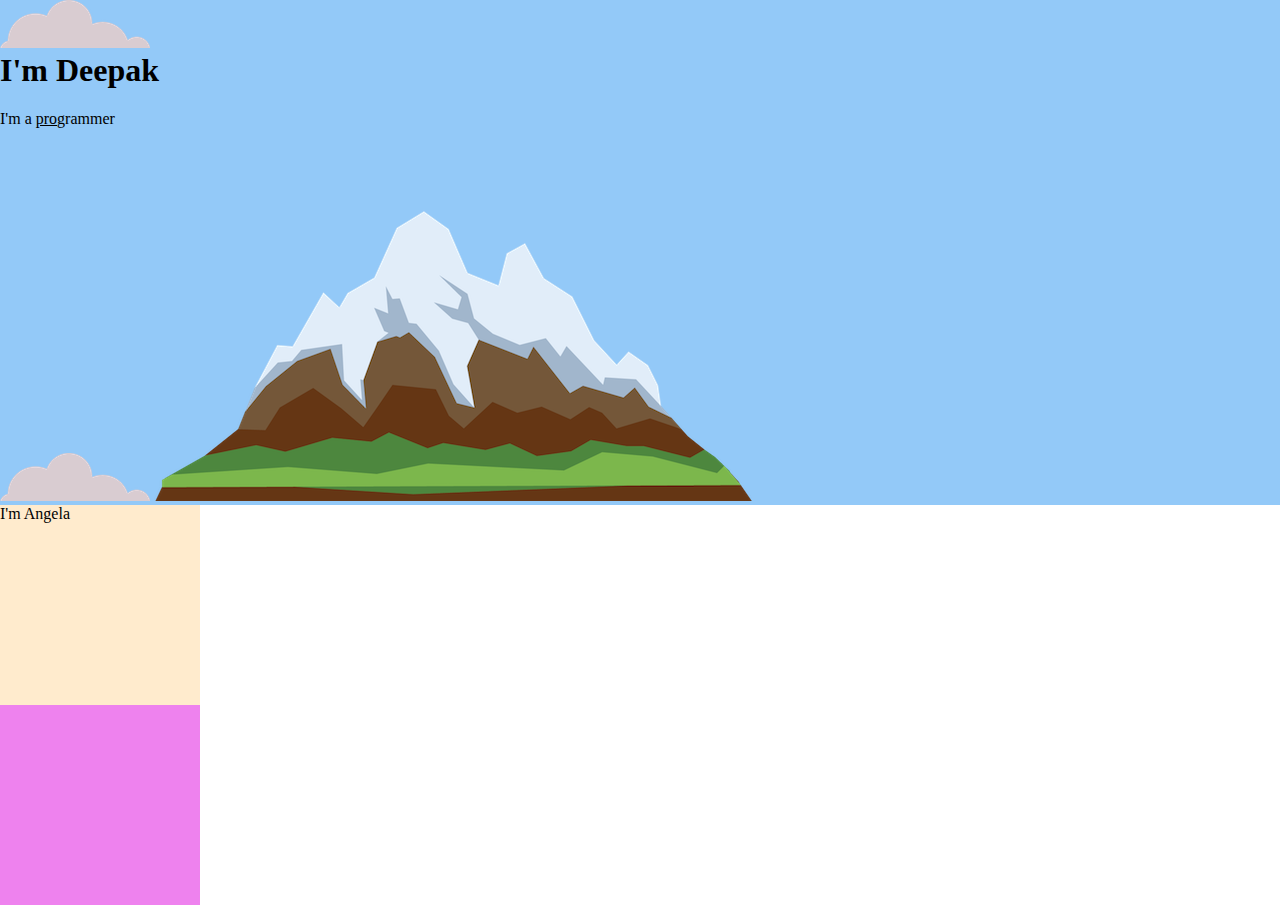
==== CSS-My-Site/index.html @ 84ac1152 "learn display property of CSS3" ====
<!DOCTYPE html>
<html lang="en">
<head>
    <meta charset="UTF-8">
    <meta http-equiv="X-UA-Compatible" content="IE=edge">
    <meta name="viewport" content="width=device-width, initial-scale=1.0">
    <link rel="stylesheet" href="/css/mysite.css">
    <link rel="icon" href="favicon.ico">
    <title>My Awesome Website</title>
</head>
<body>
    <div class="top-container">
    <img src="/images/CSS-My-Site-Images/cloud.png" alt="cloud-png">
    <h1>I'm Deepak</h1>
    <p>I'm a <span class="pro">pro</span>grammer</p>
    <img src="/images/CSS-My-Site-Images/cloud.png" alt="cloud-png">
    <img src="/images/CSS-My-Site-Images/mountain.png" alt="mountain-png">
    </div>
    <div class="middle-container">I'm Angela</div>
    <div class="bottom-container"></div>
</body>
</html>
---- css/mysite.css ----
body {
    margin: 0;
    padding: 0;
}
h1 {
    margin-top: 0;
}
.pro {
    text-decoration: underline;
}

 .top-container {

    background-color: rgb(147, 201, 248);
}

.middle-container {
    width: 200px;
    height: 200px;
    background-color: blanchedalmond;
}

.bottom-container {
    width: 200px;
    height: 200px;
    background-color: violet;
}
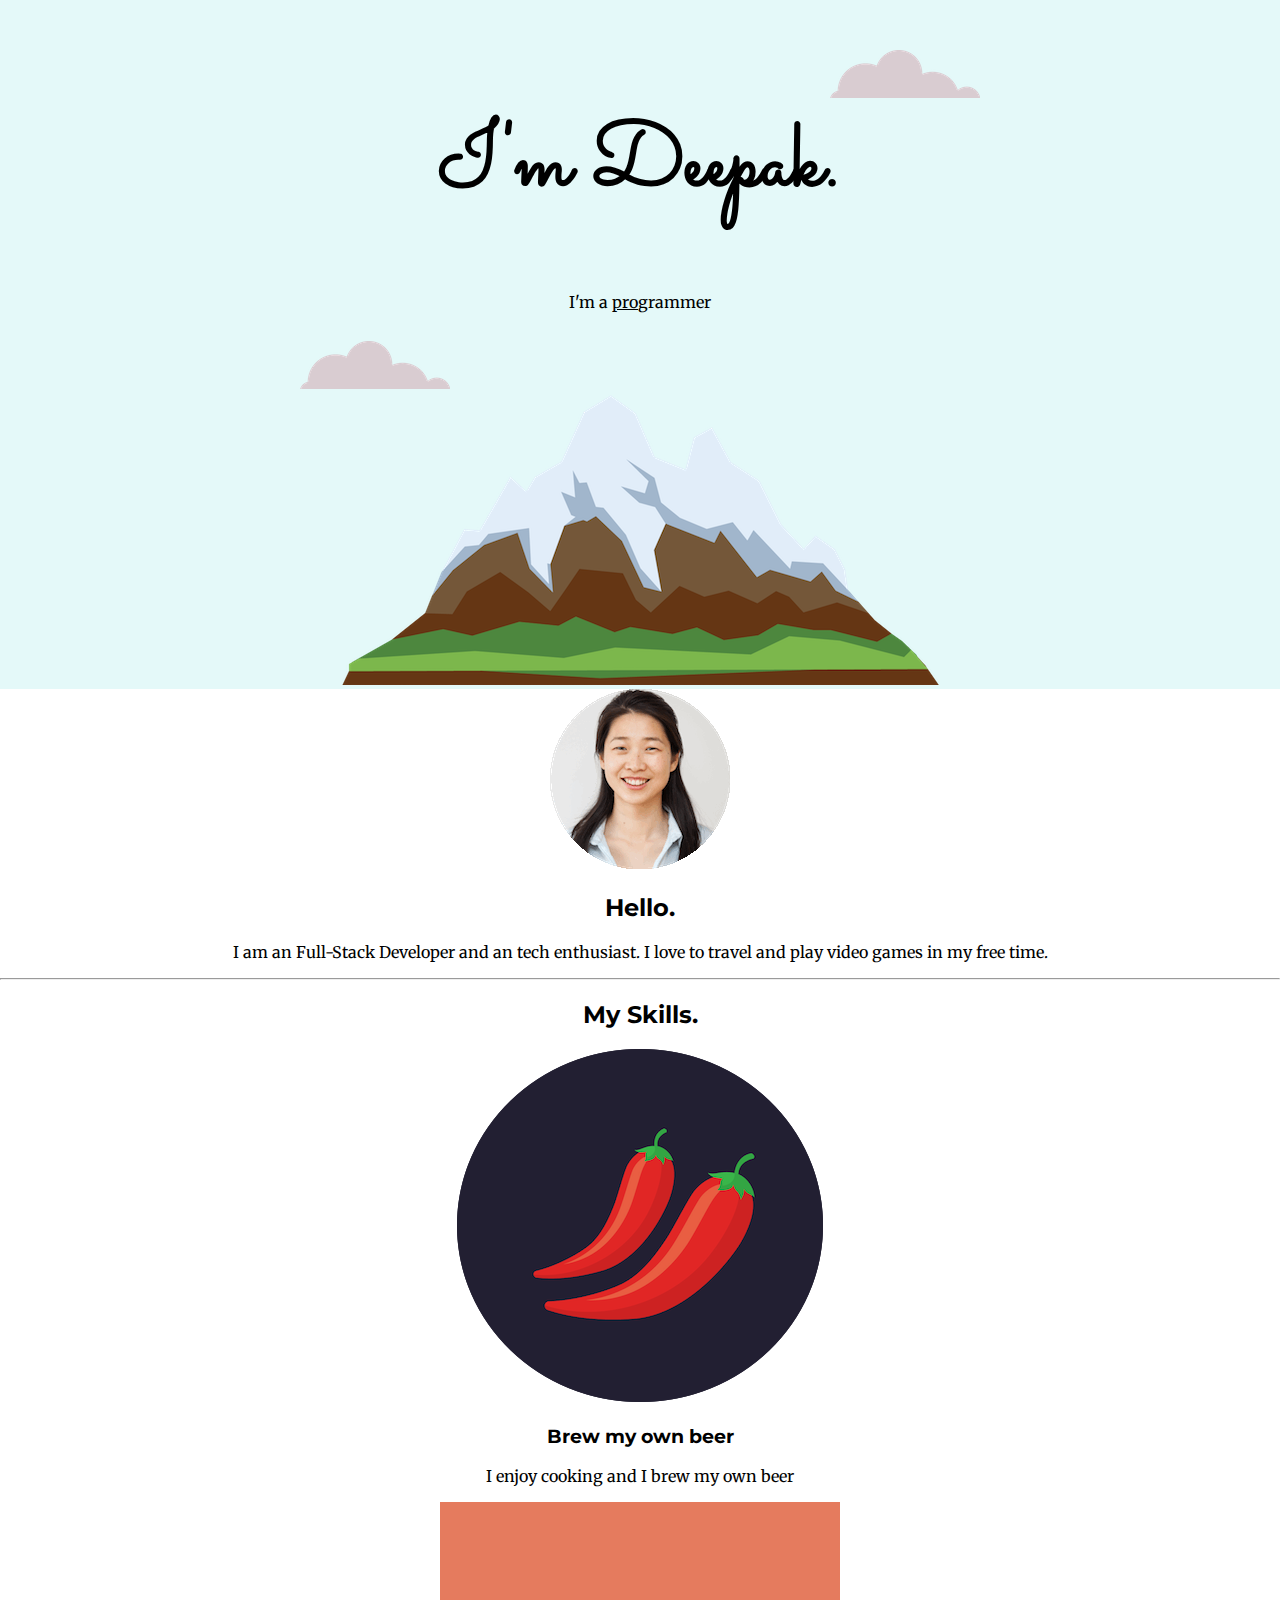
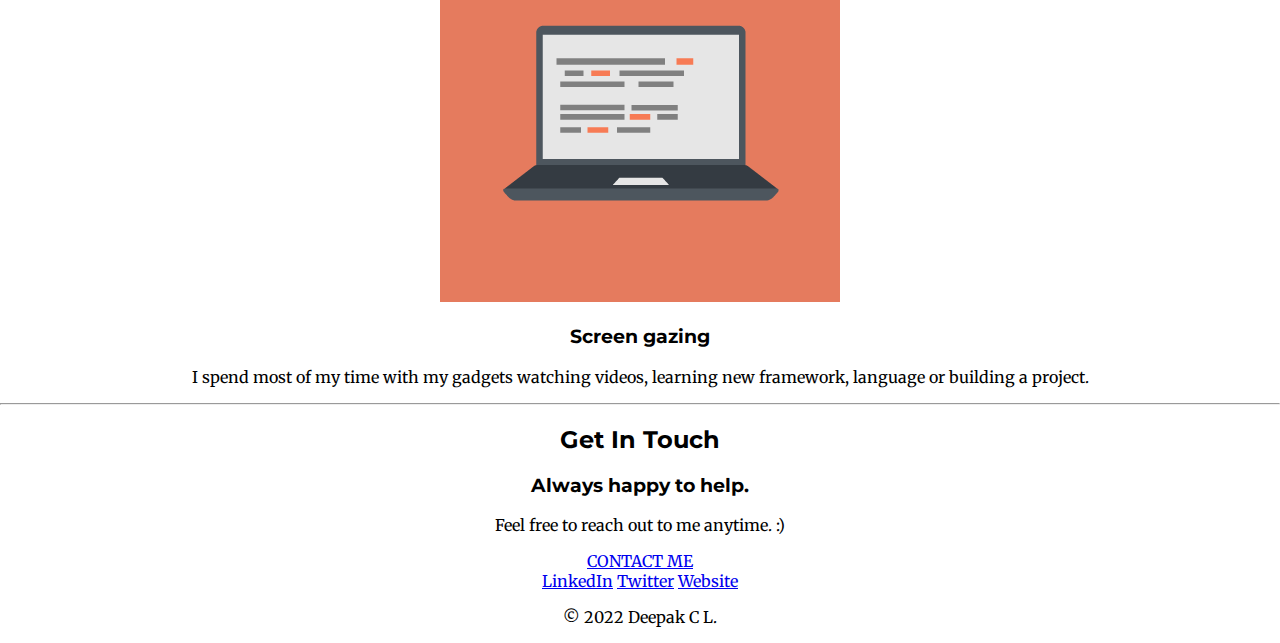
==== commit 92dc309e: "add profile, skills, contactUs to my site" ====
--- a/CSS-My-Site/index.html
+++ b/CSS-My-Site/index.html
@@ -1,22 +1,83 @@
 <!DOCTYPE html>
 <html lang="en">
-<head>
-    <meta charset="UTF-8">
-    <meta http-equiv="X-UA-Compatible" content="IE=edge">
-    <meta name="viewport" content="width=device-width, initial-scale=1.0">
-    <link rel="stylesheet" href="/css/mysite.css">
-    <link rel="icon" href="favicon.ico">
+  <head>
+    <meta charset="UTF-8" />
+    <meta http-equiv="X-UA-Compatible" content="IE=edge" />
+    <meta name="viewport" content="width=device-width, initial-scale=1.0" />
+    <link rel="stylesheet" href="/css/mysite.css" />
+    <link rel="icon" href="favicon.ico" />
+    <link rel="preconnect" href="https://fonts.googleapis.com" />
+    <link rel="preconnect" href="https://fonts.gstatic.com" crossorigin />
+    <link
+      href="https://fonts.googleapis.com/css2?family=Merriweather&family=Montserrat&family=Sacramento&display=swap"
+      rel="stylesheet"
+    />
     <title>My Awesome Website</title>
-</head>
-<body>
+  </head>
+  <body>
     <div class="top-container">
-    <img src="/images/CSS-My-Site-Images/cloud.png" alt="cloud-png">
-    <h1>I'm Deepak</h1>
-    <p>I'm a <span class="pro">pro</span>grammer</p>
-    <img src="/images/CSS-My-Site-Images/cloud.png" alt="cloud-png">
-    <img src="/images/CSS-My-Site-Images/mountain.png" alt="mountain-png">
+      <img
+        class="top-cloud"
+        src="/images/CSS-My-Site-Images/cloud.png"
+        alt="cloud-png"
+      />
+      <h1>I'm Deepak.</h1>
+      <p>I'm a <span class="pro">pro</span>grammer</p>
+      <img
+        class="bottom-cloud"
+        src="/images/CSS-My-Site-Images/cloud.png"
+        alt="cloud-png"
+      />
+      <img src="/images/CSS-My-Site-Images/mountain.png" alt="mountain-png" />
     </div>
-    <div class="middle-container">I'm Angela</div>
-    <div class="bottom-container"></div>
-</body>
-</html>+    <div class="middle-container">
+      <div class="profile">
+        <img src="/images/CSS-My-Site-Images/angela.png" alt="profile-pic" />
+        <h2>Hello.</h2>
+        <p>
+          I am an Full-Stack Developer and an tech enthusiast. I love to travel
+          and play video games in my free time.
+        </p>
+      </div>
+      <hr />
+      <div class="skills">
+        <h2>My Skills.</h2>
+        <div class="skill-row">
+          <img
+            class="skill"
+            src="/images/CSS-My-Site-Images/chillies.png"
+            alt="chillies-image"
+          />
+          <h3>Brew my own beer</h3>
+          <p>I enjoy cooking and I brew my own beer</p>
+        </div>
+        <div class="skill-row">
+          <img
+            class="skill"
+            src="/images/CSS-My-Site-Images/computer.png"
+            alt="computer-image"
+          />
+          <h3>Screen gazing</h3>
+          <p>
+            I spend most of my time with my gadgets watching videos, learning
+            new framework, language or building a project.
+          </p>
+        </div>
+      </div>
+      <hr />
+      <div class="contact-me">
+        <h2>Get In Touch</h2>
+        <h3>Always happy to help.</h3>
+        <p>Feel free to reach out to me anytime. :)</p>
+        <a class="btn" href="deepaknj15@gmail.com">CONTACT ME</a>
+      </div>
+    </div>
+
+    <div class="bottom-container">
+      <a class="footer-link" href="https://www.linkedin.com/">LinkedIn</a>
+      <a class="footer-link" href="https://twitter.com/DeepakCL3">Twitter</a>
+      <a class="footer-link" href="https://www.appbrewery.co/">Website</a>
+      <p>© 2022 Deepak C L.</p>
+    </div>
+  </body>
+</html>
--- a/css/mysite.css
+++ b/css/mysite.css
@@ -1,27 +1,45 @@
 body {
-    margin: 0;
-    padding: 0;
+  margin: 0;
+  text-align: center;
+  font-family: "Merriweather", serif;
 }
 h1 {
-    margin-top: 0;
-}
-.pro {
-    text-decoration: underline;
+  margin-top: 0;
+  font-size: 5.625em;
+  font-family: "Sacramento", cursive;
 }
 
- .top-container {
+h2 {
+  font-family: "Montserrat", sans-serif;
+}
+h3 {
+  font-family: "Montserrat", sans-serif;
+}
 
-    background-color: rgb(147, 201, 248);
+.pro {
+  text-decoration: underline;
+}
+
+.top-container {
+  position: relative;
+  padding: 100px 0 0 0;
+  background-color: #e4f9f9;
 }
 
 .middle-container {
-    width: 200px;
-    height: 200px;
-    background-color: blanchedalmond;
 }
 
 .bottom-container {
-    width: 200px;
-    height: 200px;
-    background-color: violet;
-}+}
+
+.top-cloud {
+  position: absolute;
+  right: 300px;
+  top: 50px;
+}
+
+.bottom-cloud {
+  position: absolute;
+  bottom: 300px;
+  left: 300px;
+}
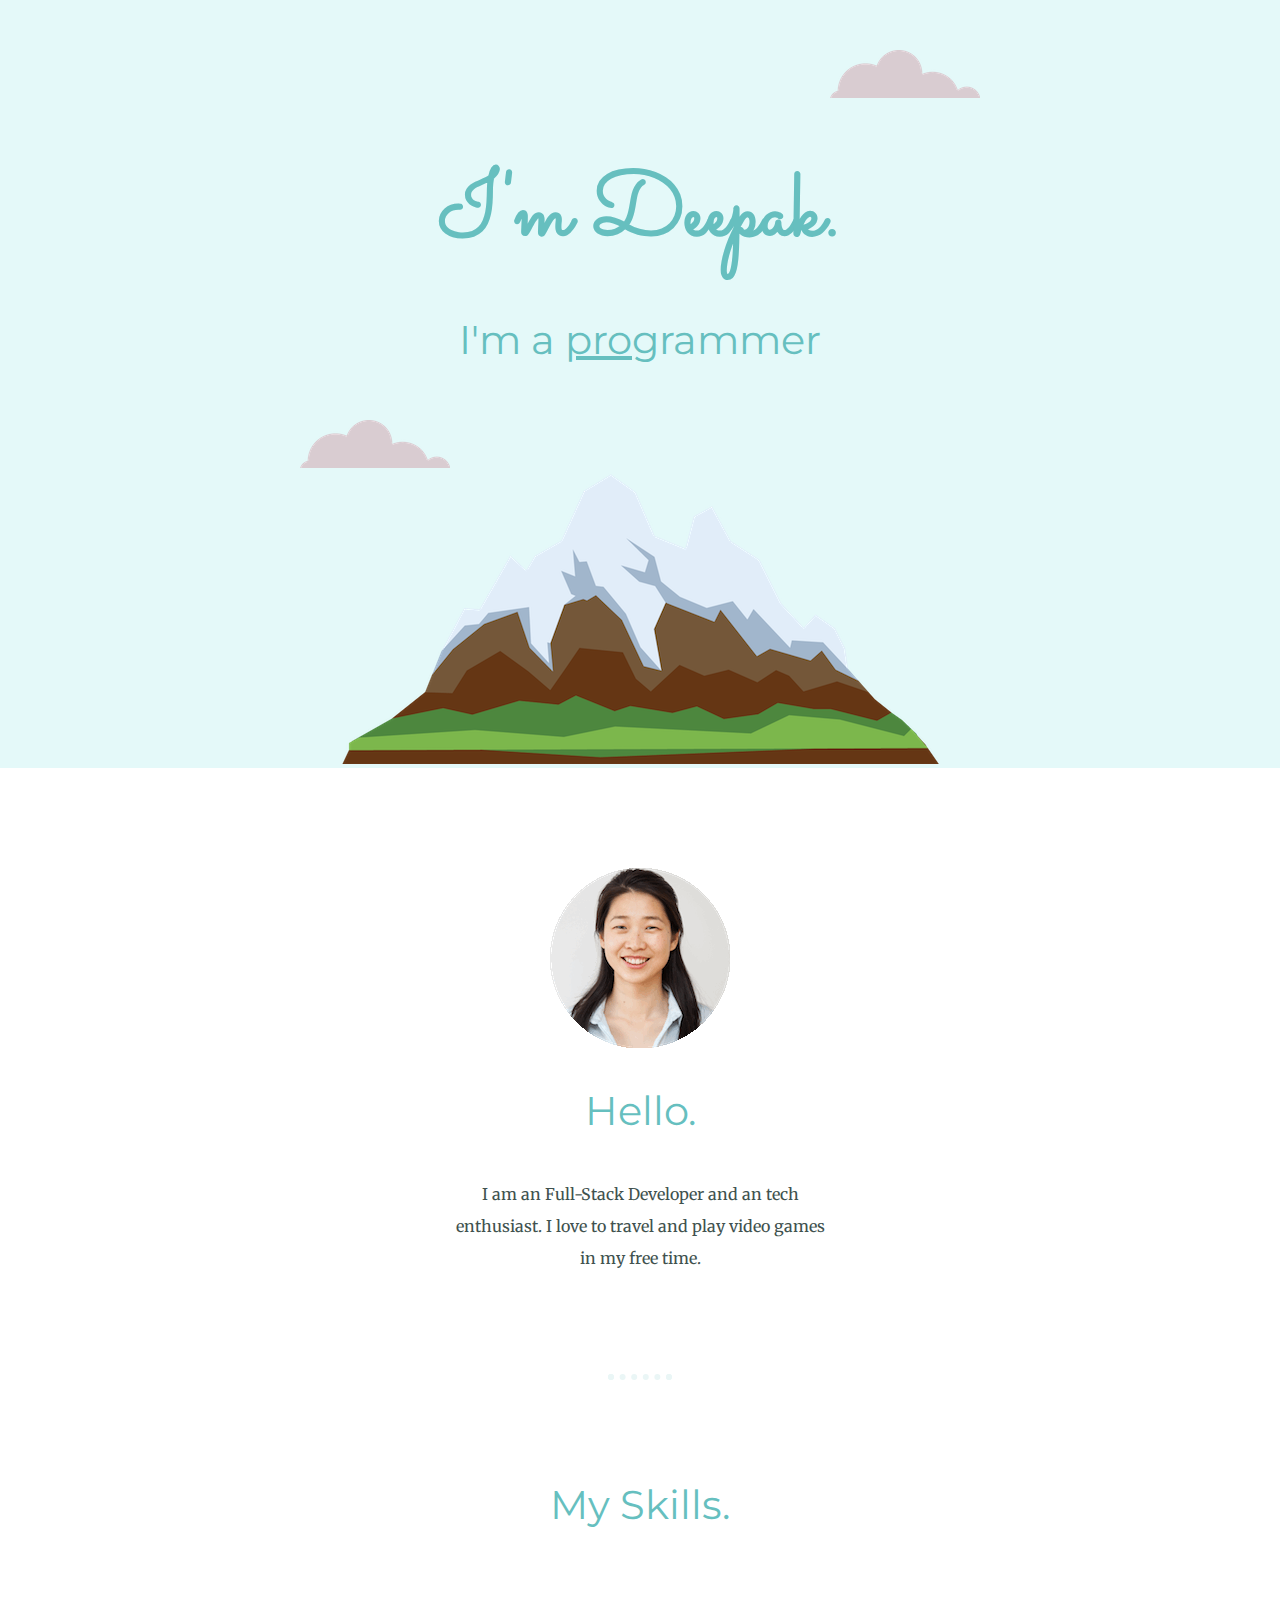
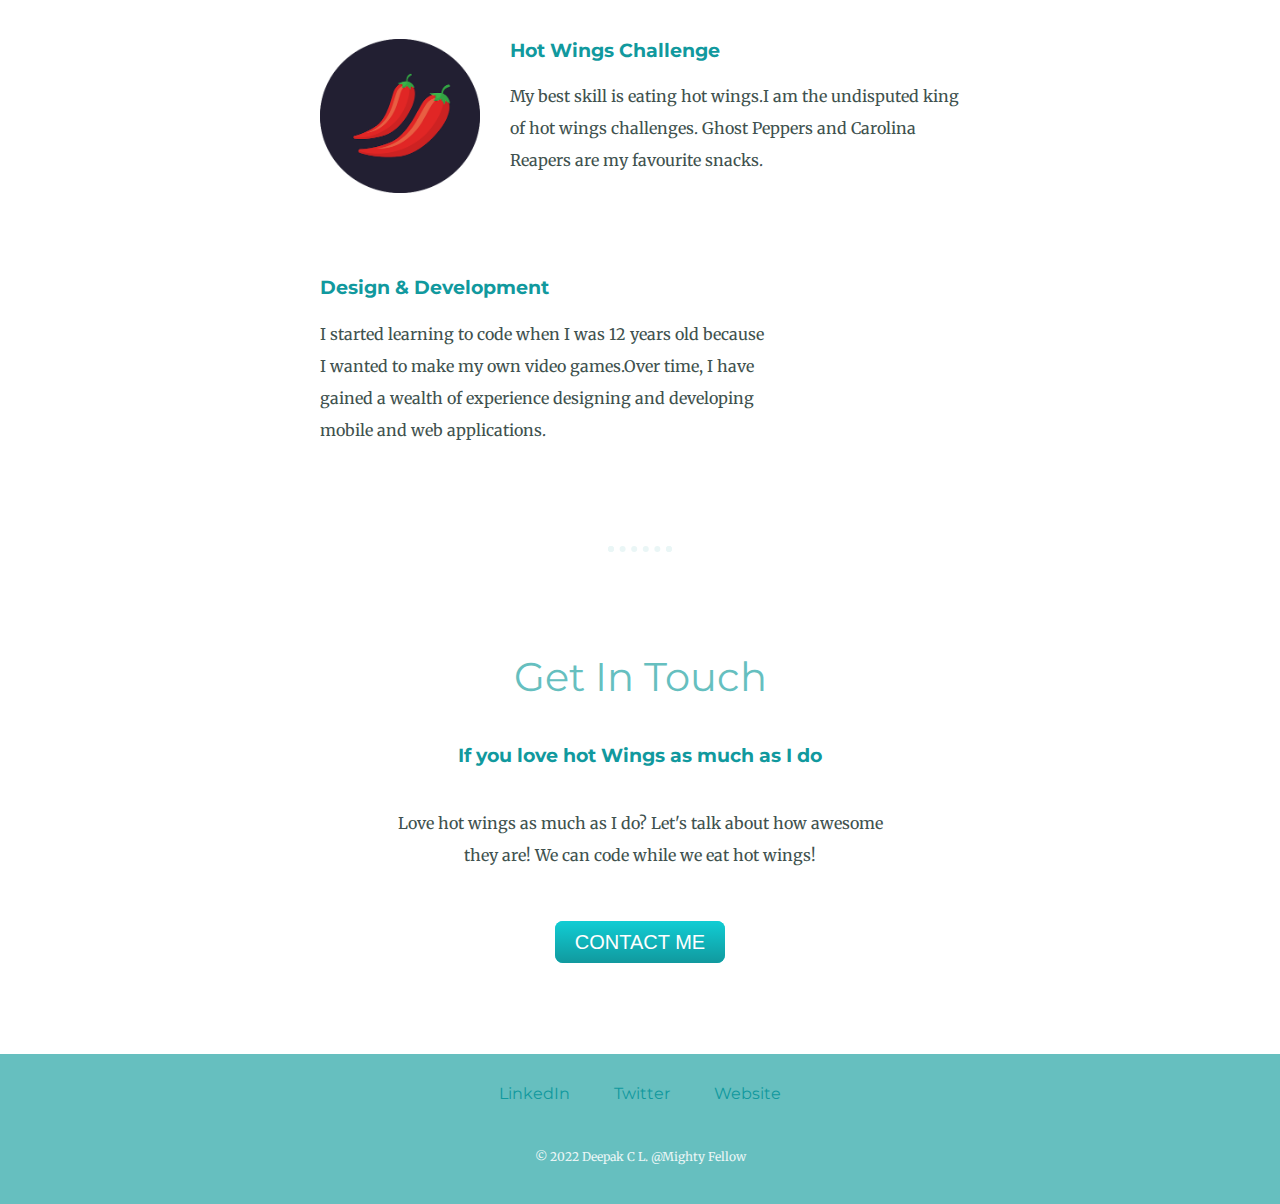
==== commit d2182979: "completed the personal site" ====
--- a/CSS-My-Site/index.html
+++ b/CSS-My-Site/index.html
@@ -22,7 +22,7 @@
         alt="cloud-png"
       />
       <h1>I'm Deepak.</h1>
-      <p>I'm a <span class="pro">pro</span>grammer</p>
+      <h2>I'm a <span class="pro">pro</span>grammer</h2>
       <img
         class="bottom-cloud"
         src="/images/CSS-My-Site-Images/cloud.png"
@@ -34,7 +34,7 @@
       <div class="profile">
         <img src="/images/CSS-My-Site-Images/angela.png" alt="profile-pic" />
         <h2>Hello.</h2>
-        <p>
+        <p class="intro">
           I am an Full-Stack Developer and an tech enthusiast. I love to travel
           and play video games in my free time.
         </p>
@@ -44,31 +44,41 @@
         <h2>My Skills.</h2>
         <div class="skill-row">
           <img
-            class="skill"
+            class="chilli-img"
             src="/images/CSS-My-Site-Images/chillies.png"
             alt="chillies-image"
           />
-          <h3>Brew my own beer</h3>
-          <p>I enjoy cooking and I brew my own beer</p>
+          <h3>Hot Wings Challenge</h3>
+          <p class="chilli-skill-desc">
+            My best skill is eating hot wings.I am the undisputed king of hot
+            wings challenges. Ghost Peppers and Carolina Reapers are my
+            favourite snacks.
+          </p>
         </div>
         <div class="skill-row">
-          <img
-            class="skill"
-            src="/images/CSS-My-Site-Images/computer.png"
-            alt="computer-image"
-          />
-          <h3>Screen gazing</h3>
-          <p>
-            I spend most of my time with my gadgets watching videos, learning
-            new framework, language or building a project.
+          <iframe
+            class="screen-img"
+            src="https://giphy.com/embed/26n7b7PjSOZJwVCmY"
+            width="480"
+            frameborder="0"
+            class="giphy-embed"
+          ></iframe>
+          <h3>Design & Development</h3>
+          <p class="code-skill-desc">
+            I started learning to code when I was 12 years old because I wanted
+            to make my own video games.Over time, I have gained a wealth of
+            experience designing and developing mobile and web applications.
           </p>
         </div>
       </div>
       <hr />
       <div class="contact-me">
         <h2>Get In Touch</h2>
-        <h3>Always happy to help.</h3>
-        <p>Feel free to reach out to me anytime. :)</p>
+        <h3>If you love hot Wings as much as I do</h3>
+        <p class="contact-message">
+          Love hot wings as much as I do? Let's talk about how awesome they are!
+          We can code while we eat hot wings!
+        </p>
         <a class="btn" href="deepaknj15@gmail.com">CONTACT ME</a>
       </div>
     </div>
@@ -77,7 +87,7 @@
       <a class="footer-link" href="https://www.linkedin.com/">LinkedIn</a>
       <a class="footer-link" href="https://twitter.com/DeepakCL3">Twitter</a>
       <a class="footer-link" href="https://www.appbrewery.co/">Website</a>
-      <p>© 2022 Deepak C L.</p>
+      <p class="copyright">© 2022 Deepak C L. @Mighty Fellow</p>
     </div>
   </body>
 </html>
--- a/css/mysite.css
+++ b/css/mysite.css
@@ -1,21 +1,43 @@
 body {
   margin: 0;
+  color: #40514e;
   text-align: center;
   font-family: "Merriweather", serif;
 }
 h1 {
-  margin-top: 0;
-  font-size: 5.625em;
+  margin: 50px auto 0 auto;
+  font-size: 5.625rem;
   font-family: "Sacramento", cursive;
+  color: #66bfbf;
 }
 
 h2 {
   font-family: "Montserrat", sans-serif;
+  font-size: 2.5rem;
+  color: #66bfbf;
+  font-weight: normal;
+  padding-bottom: 10px;
 }
 h3 {
   font-family: "Montserrat", sans-serif;
+  color: #11999e;
 }
-
+a {
+  color: #11999e;
+  font-family: "Montserrat", sans-serif;
+}
+a:hover {
+  color: #eaf6f6;
+}
+p {
+  line-height: 2;
+}
+hr {
+  border: dotted #eaf6f6 6px;
+  border-bottom: none;
+  width: 4%;
+  margin: 100px auto;
+}
 .pro {
   text-decoration: underline;
 }
@@ -27,9 +49,34 @@
 }
 
 .middle-container {
+  margin: 100px 0;
+}
+.intro {
+  width: 30%;
+  margin: 0 auto;
 }
 
 .bottom-container {
+  margin-top: 100px;
+  width: 100%;
+  height: 150px;
+  background-color: #66bfbf;
+}
+
+.contact-message {
+  width: 40%;
+  margin: 40px auto 60px;
+}
+
+.copyright {
+  color: #eaf6f6;
+  font-size: 0.75rem;
+}
+
+.footer-link {
+  text-decoration: none;
+  display: inline-block;
+  padding: 30px 20px;
 }
 
 .top-cloud {
@@ -43,3 +90,47 @@
   bottom: 300px;
   left: 300px;
 }
+
+.skill-row {
+  width: 50%;
+  margin: 100px auto;
+  text-align: left;
+}
+
+.chilli-img {
+  width: 25%;
+  float: left;
+  margin-right: 30px;
+}
+
+.screen-img {
+  float: right;
+  width: 25%;
+  margin-left: 30px;
+}
+.btn {
+  background: #11cdd4;
+  background-image: -webkit-linear-gradient(top, #11cdd4, #11999e);
+  background-image: -moz-linear-gradient(top, #11cdd4, #11999e);
+  background-image: -ms-linear-gradient(top, #11cdd4, #11999e);
+  background-image: -o-linear-gradient(top, #11cdd4, #11999e);
+  background-image: linear-gradient(to bottom, #11cdd4, #11999e);
+  -webkit-border-radius: 8;
+  -moz-border-radius: 8;
+  border-radius: 8px;
+  font-family: Arial;
+  color: white;
+  font-size: 20px;
+  padding: 10px 20px 10px 20px;
+  text-decoration: none;
+}
+
+.btn:hover {
+  background: #30e3cb;
+  background-image: -webkit-linear-gradient(top, #30e3cb, #2bc4ad);
+  background-image: -moz-linear-gradient(top, #30e3cb, #2bc4ad);
+  background-image: -ms-linear-gradient(top, #30e3cb, #2bc4ad);
+  background-image: -o-linear-gradient(top, #30e3cb, #2bc4ad);
+  background-image: linear-gradient(to bottom, #30e3cb, #2bc4ad);
+  text-decoration: none;
+}
